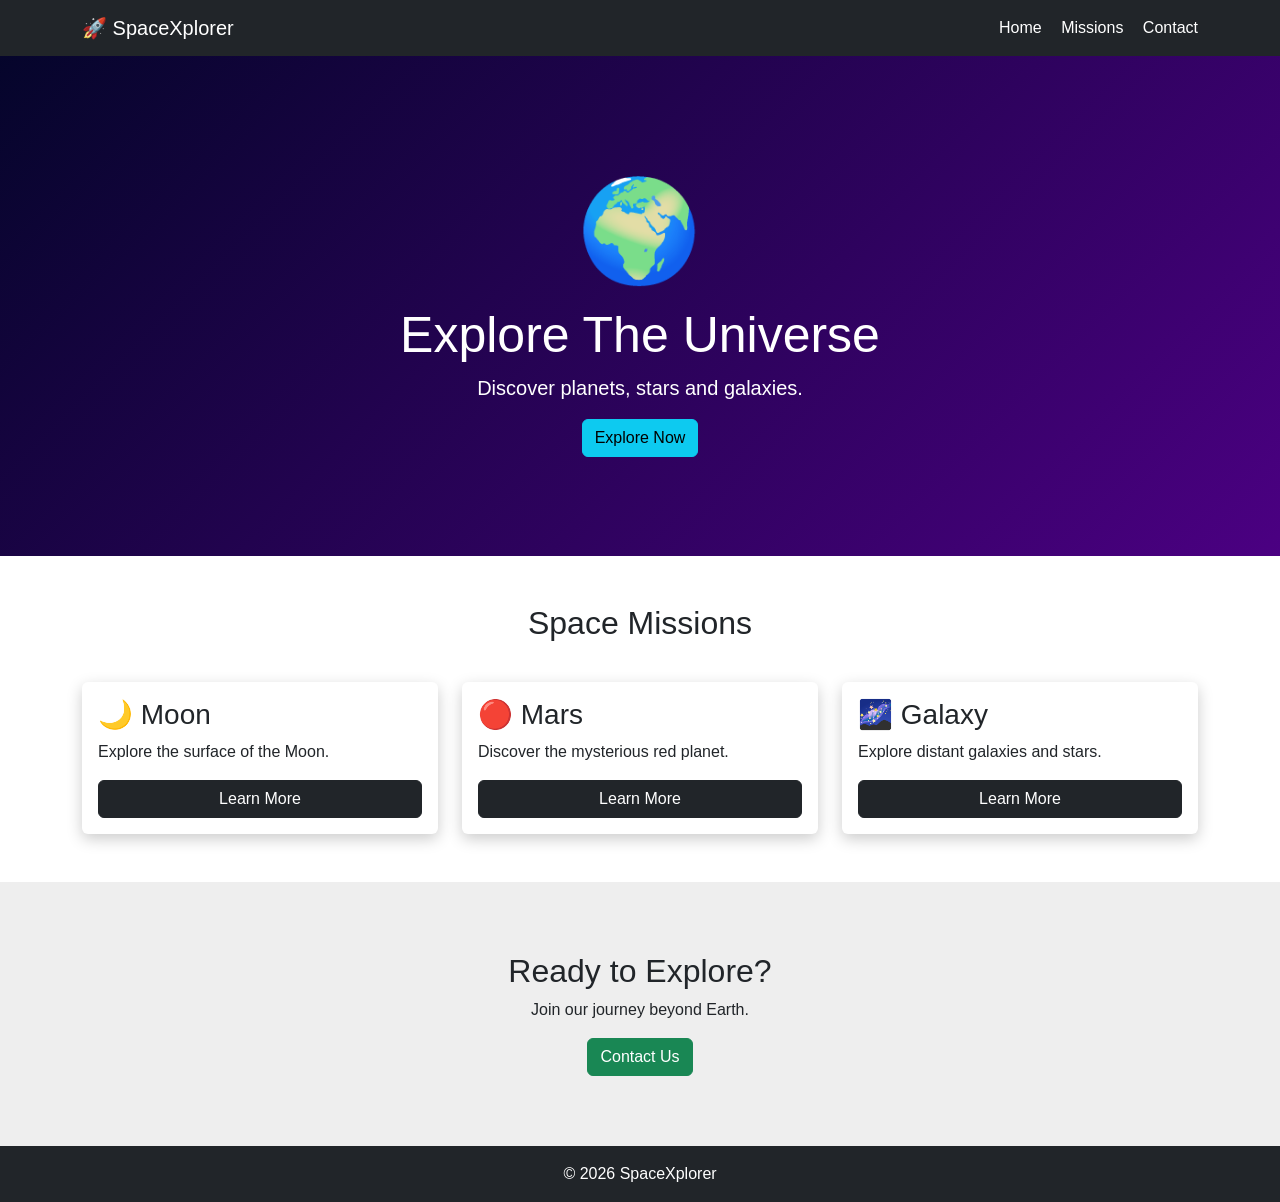
==== Task4/index.html @ e61ea0f8 "Add files via upload" ====
<!DOCTYPE html>
<html>
<head>
    <title>Space Explorer</title>
    <link rel="stylesheet"
    href="https://cdn.jsdelivr.net/npm/bootstrap@5.3.3/dist/css/bootstrap.min.css">
    <link rel="stylesheet" href="style.css">
</head>

<body>

<nav class="navbar navbar-dark bg-dark">
    <div class="container">
        <a class="navbar-brand">🚀 SpaceXplorer</a>
        <div>
            <a class="nav-link d-inline text-white" href="#home">Home</a>
            <a class="nav-link d-inline text-white" href="#missions">Missions</a>
            <a class="nav-link d-inline text-white" href="#contact">Contact</a>
        </div>
    </div>
</nav>

<section id="home" class="hero text-center">
    <div>
        <div class="planet">🌍</div>
        <h1>Explore The Universe</h1>
        <p>Discover planets, stars and galaxies.</p>
        <a href="#missions" class="btn btn-info">Explore Now</a>
    </div>
</section>

<section id="missions" class="container py-5">
    <h2 class="text-center">Space Missions</h2>

    <div class="row g-4 mt-3">

        <div class="col-md-4">
            <div class="card p-3">
                <h3>🌙 Moon</h3>
                <p>Explore the surface of the Moon.</p>
                <button class="btn btn-dark">Learn More</button>
            </div>
        </div>

        <div class="col-md-4">
            <div class="card p-3">
                <h3>🔴 Mars</h3>
                <p>Discover the mysterious red planet.</p>
                <button class="btn btn-dark">Learn More</button>
            </div>
        </div>

        <div class="col-md-4">
            <div class="card p-3">
                <h3>🌌 Galaxy</h3>
                <p>Explore distant galaxies and stars.</p>
                <button class="btn btn-dark">Learn More</button>
            </div>
        </div>

    </div>
</section>

<section id="contact" class="contact text-center">
    <h2>Ready to Explore?</h2>
    <p>Join our journey beyond Earth.</p>
    <button class="btn btn-success">Contact Us</button>
</section>

<footer class="bg-dark text-white text-center p-3">
    © 2026 SpaceXplorer
</footer>

</body>
</html
---- Task4/style.css ----
body {
    margin: 0;
    font-family: Arial;
}

.nav-link {
    margin-left: 15px;
}

.nav-link:hover {
    color: cyan !important;
}

.hero {
    height: 500px;
    background: linear-gradient(135deg, #05052b, #4b0082);
    color: white;

    display: flex;
    justify-content: center;
    align-items: center;
}

.hero h1 {
    font-size: 50px;
}

.hero p {
    font-size: 20px;
}

.planet {
    font-size: 100px;
    animation: move 3s infinite;
}

@keyframes move {
    50% {
        transform: translateY(-20px);
    }
}

.card {
    height: 100%;
    border: none;
    box-shadow: 0 5px 15px #ccc;
    transition: 0.3s;
}

.card:hover {
    transform: translateY(-8px);
}

.contact {
    padding: 70px 20px;
    background: #eee;
}

@media (max-width: 768px) {
    .hero h1 {
        font-size: 35px;
    }

    .planet {
        font-size: 70px;
    }
}
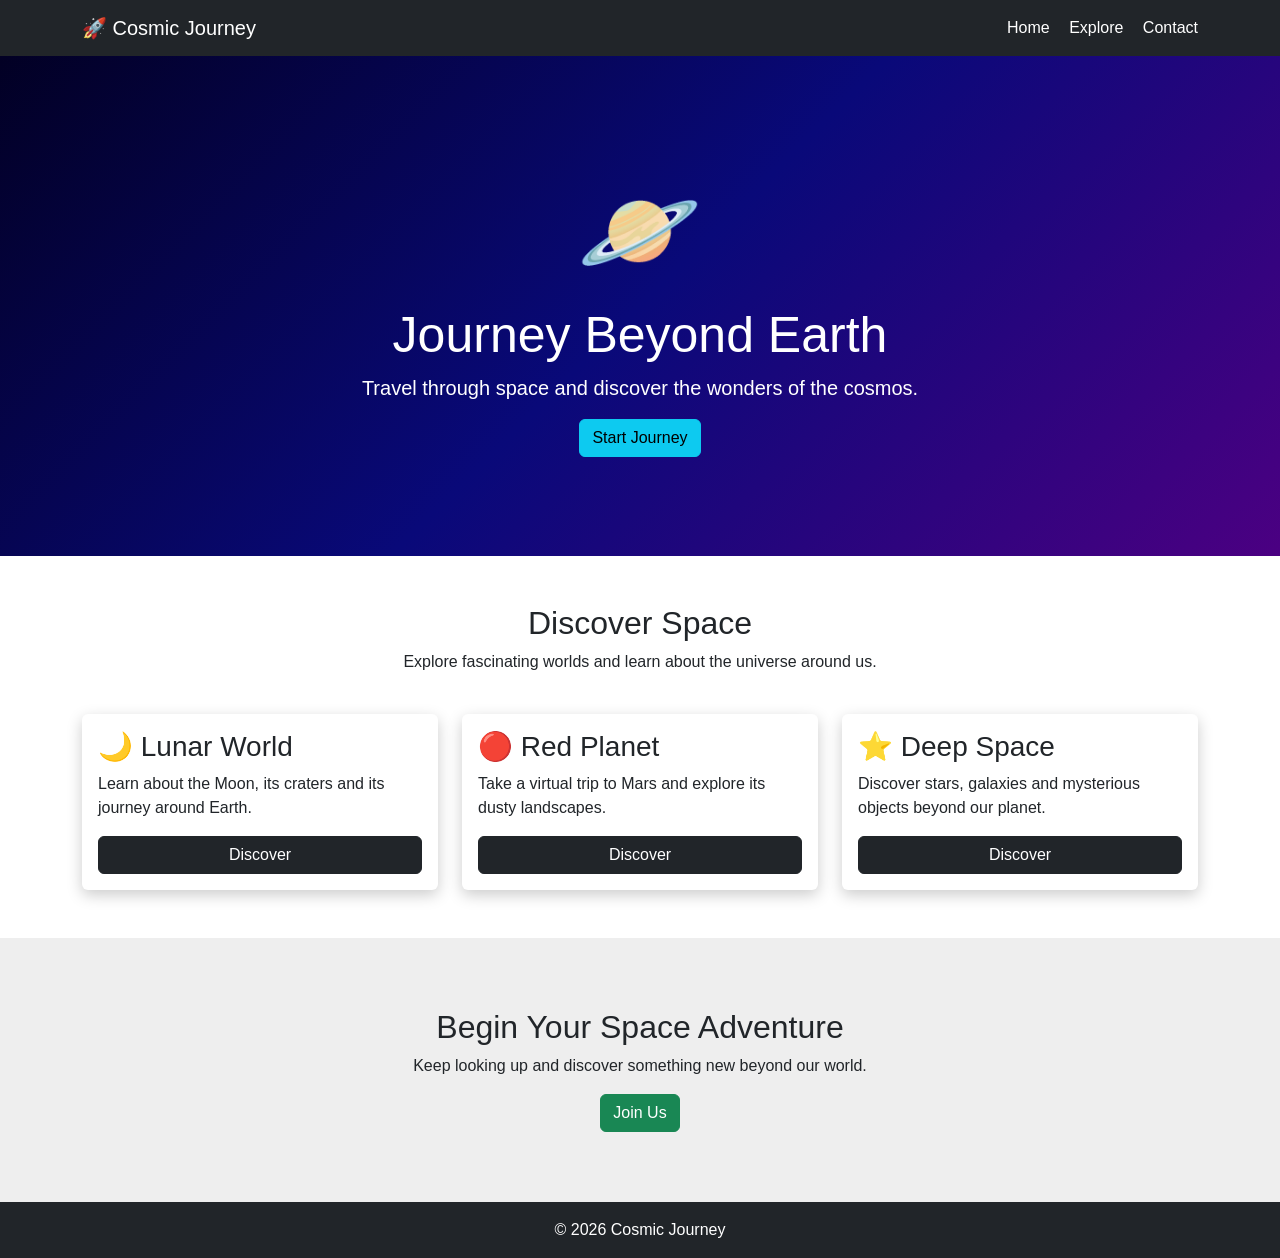
==== commit e54f3a01: "Add files via upload" ====
--- a/Task4/index.html
+++ b/Task4/index.html
@@ -1,9 +1,11 @@
 <!DOCTYPE html>
 <html>
 <head>
-    <title>Space Explorer</title>
+    <title>Cosmic Journey</title>
+
     <link rel="stylesheet"
     href="https://cdn.jsdelivr.net/npm/bootstrap@5.3.3/dist/css/bootstrap.min.css">
+
     <link rel="stylesheet" href="style.css">
 </head>
 
@@ -11,10 +13,11 @@
 
 <nav class="navbar navbar-dark bg-dark">
     <div class="container">
-        <a class="navbar-brand">🚀 SpaceXplorer</a>
+        <a class="navbar-brand">🚀 Cosmic Journey</a>
+
         <div>
             <a class="nav-link d-inline text-white" href="#home">Home</a>
-            <a class="nav-link d-inline text-white" href="#missions">Missions</a>
+            <a class="nav-link d-inline text-white" href="#explore">Explore</a>
             <a class="nav-link d-inline text-white" href="#contact">Contact</a>
         </div>
     </div>
@@ -22,39 +25,47 @@
 
 <section id="home" class="hero text-center">
     <div>
-        <div class="planet">🌍</div>
-        <h1>Explore The Universe</h1>
-        <p>Discover planets, stars and galaxies.</p>
-        <a href="#missions" class="btn btn-info">Explore Now</a>
+        <div class="planet">🪐</div>
+
+        <h1>Journey Beyond Earth</h1>
+
+        <p>Travel through space and discover the wonders of the cosmos.</p>
+
+        <a href="#explore" class="btn btn-info">Start Journey</a>
     </div>
 </section>
 
-<section id="missions" class="container py-5">
-    <h2 class="text-center">Space Missions</h2>
+<section id="explore" class="container py-5">
+
+    <h2 class="text-center">Discover Space</h2>
+
+    <p class="text-center">
+        Explore fascinating worlds and learn about the universe around us.
+    </p>
 
     <div class="row g-4 mt-3">
 
         <div class="col-md-4">
             <div class="card p-3">
-                <h3>🌙 Moon</h3>
-                <p>Explore the surface of the Moon.</p>
-                <button class="btn btn-dark">Learn More</button>
+                <h3>🌙 Lunar World</h3>
+                <p>Learn about the Moon, its craters and its journey around Earth.</p>
+                <button class="btn btn-dark">Discover</button>
             </div>
         </div>
 
         <div class="col-md-4">
             <div class="card p-3">
-                <h3>🔴 Mars</h3>
-                <p>Discover the mysterious red planet.</p>
-                <button class="btn btn-dark">Learn More</button>
+                <h3>🔴 Red Planet</h3>
+                <p>Take a virtual trip to Mars and explore its dusty landscapes.</p>
+                <button class="btn btn-dark">Discover</button>
             </div>
         </div>
 
         <div class="col-md-4">
             <div class="card p-3">
-                <h3>🌌 Galaxy</h3>
-                <p>Explore distant galaxies and stars.</p>
-                <button class="btn btn-dark">Learn More</button>
+                <h3>⭐ Deep Space</h3>
+                <p>Discover stars, galaxies and mysterious objects beyond our planet.</p>
+                <button class="btn btn-dark">Discover</button>
             </div>
         </div>
 
@@ -62,14 +73,18 @@
 </section>
 
 <section id="contact" class="contact text-center">
-    <h2>Ready to Explore?</h2>
-    <p>Join our journey beyond Earth.</p>
-    <button class="btn btn-success">Contact Us</button>
+    <h2>Begin Your Space Adventure</h2>
+
+    <p>
+        Keep looking up and discover something new beyond our world.
+    </p>
+
+    <button class="btn btn-success">Join Us</button>
 </section>
 
 <footer class="bg-dark text-white text-center p-3">
-    © 2026 SpaceXplorer
+    © 2026 Cosmic Journey
 </footer>
 
 </body>
-</html+</html>
--- a/Task4/style.css
+++ b/Task4/style.css
@@ -13,9 +13,8 @@
 
 .hero {
     height: 500px;
-    background: linear-gradient(135deg, #05052b, #4b0082);
+    background: linear-gradient(135deg, #020024, #090979, #4b0082);
     color: white;
-
     display: flex;
     justify-content: center;
     align-items: center;
@@ -64,4 +63,4 @@
     .planet {
         font-size: 70px;
     }
-}
+}
